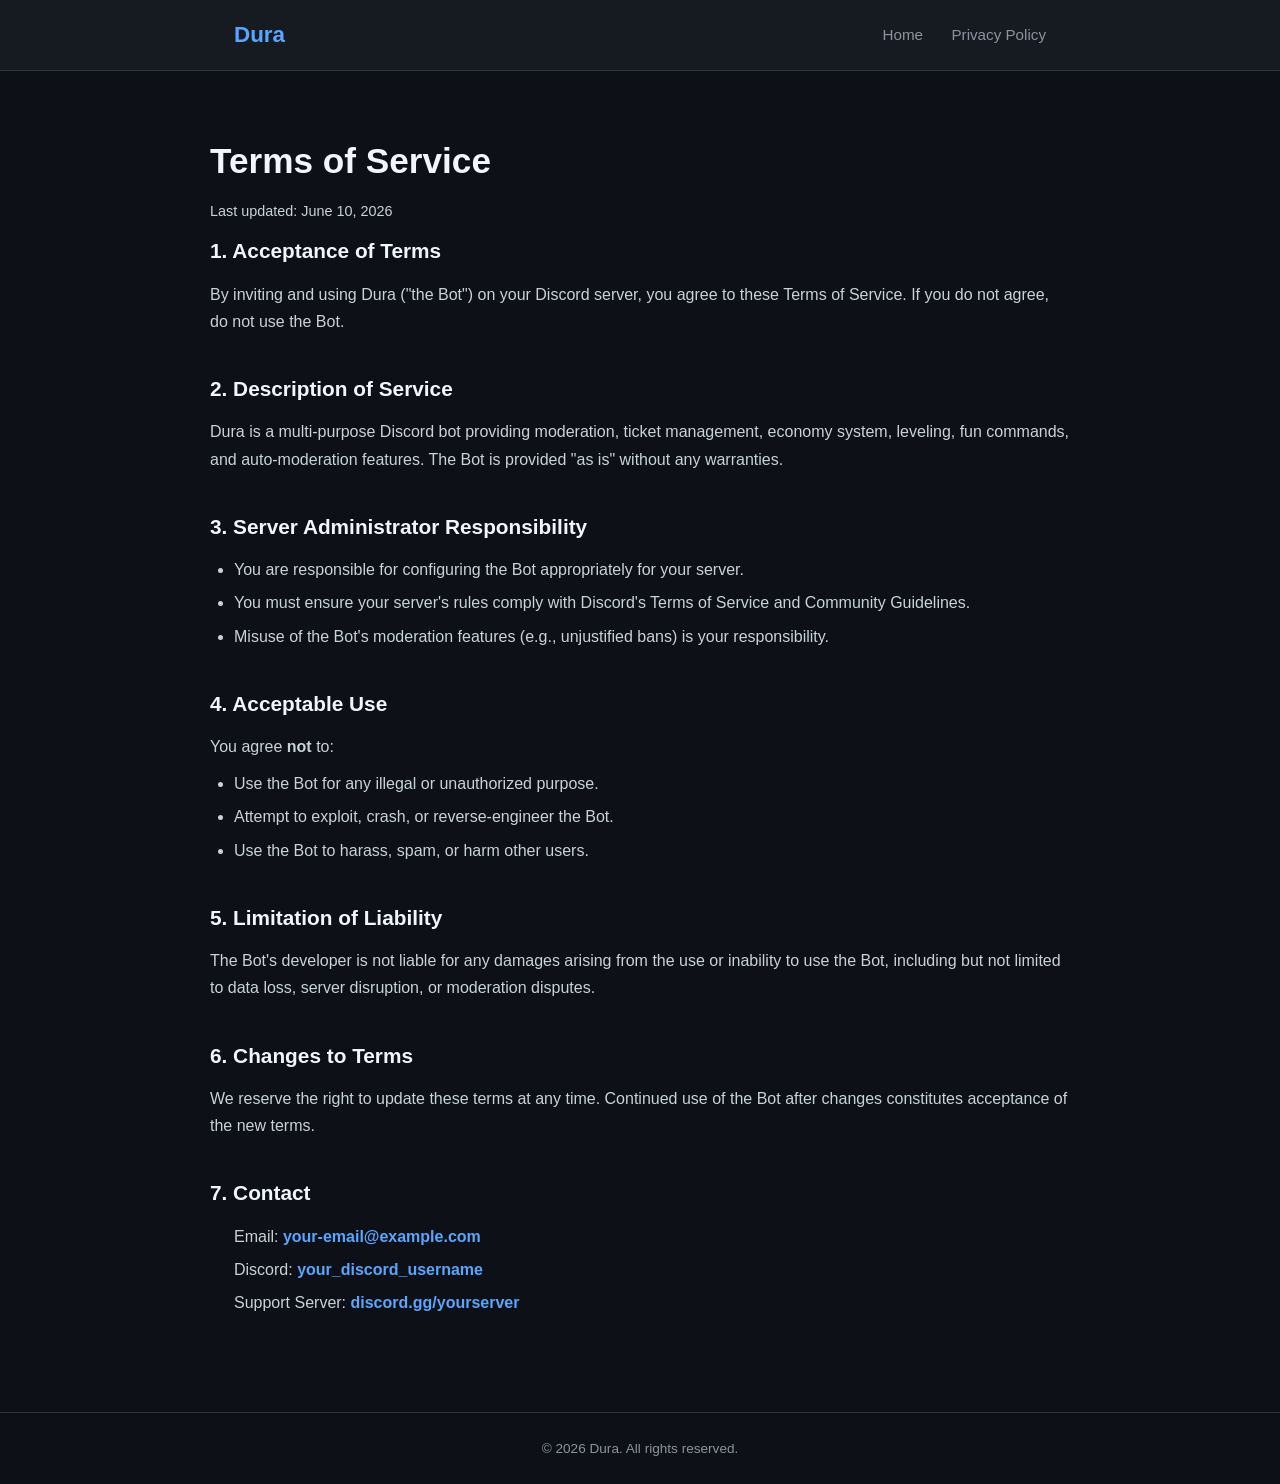
==== terms.html @ 8481c143 "Add files via upload" ====
<!DOCTYPE html>
<html lang="en">
<head>
  <meta charset="UTF-8">
  <meta name="viewport" content="width=device-width, initial-scale=1.0">
  <title>Terms of Service — Dura Bot</title>
  <link rel="stylesheet" href="style.css">
</head>
<body>
  <nav>
    <div class="container">
      <span class="logo">Dura</span>
      <div class="links">
        <a href="index.html">Home</a>
        <a href="privacy.html">Privacy Policy</a>
      </div>
    </div>
  </nav>

  <main class="container page">
    <h1>Terms of Service</h1>
    <p class="updated">Last updated: June 10, 2026</p>

    <section>
      <h2>1. Acceptance of Terms</h2>
      <p>By inviting and using Dura ("the Bot") on your Discord server, you agree to these Terms of Service. If you do not agree, do not use the Bot.</p>
    </section>

    <section>
      <h2>2. Description of Service</h2>
      <p>Dura is a multi-purpose Discord bot providing moderation, ticket management, economy system, leveling, fun commands, and auto-moderation features. The Bot is provided "as is" without any warranties.</p>
    </section>

    <section>
      <h2>3. Server Administrator Responsibility</h2>
      <ul>
        <li>You are responsible for configuring the Bot appropriately for your server.</li>
        <li>You must ensure your server's rules comply with Discord's Terms of Service and Community Guidelines.</li>
        <li>Misuse of the Bot's moderation features (e.g., unjustified bans) is your responsibility.</li>
      </ul>
    </section>

    <section>
      <h2>4. Acceptable Use</h2>
      <p>You agree <strong>not</strong> to:</p>
      <ul>
        <li>Use the Bot for any illegal or unauthorized purpose.</li>
        <li>Attempt to exploit, crash, or reverse-engineer the Bot.</li>
        <li>Use the Bot to harass, spam, or harm other users.</li>
      </ul>
    </section>

    <section>
      <h2>5. Limitation of Liability</h2>
      <p>The Bot's developer is not liable for any damages arising from the use or inability to use the Bot, including but not limited to data loss, server disruption, or moderation disputes.</p>
    </section>

    <section>
      <h2>6. Changes to Terms</h2>
      <p>We reserve the right to update these terms at any time. Continued use of the Bot after changes constitutes acceptance of the new terms.</p>
    </section>

    <section>
      <h2>7. Contact</h2>
      <ul class="contact">
        <li>Email: <strong>your-email@example.com</strong></li>
        <li>Discord: <strong>your_discord_username</strong></li>
        <li>Support Server: <strong>discord.gg/yourserver</strong></li>
      </ul>
    </section>
  </main>

  <footer>
    <div class="container">
      <p>&copy; 2026 Dura. All rights reserved.</p>
    </div>
  </footer>
</body>
</html>
---- style.css ----
* {
  margin: 0;
  padding: 0;
  box-sizing: border-box;
}

body {
  font-family: -apple-system, BlinkMacSystemFont, 'Segoe UI', Roboto, Oxygen, Ubuntu, sans-serif;
  background: #0d1117;
  color: #c9d1d9;
  line-height: 1.7;
  min-height: 100vh;
  display: flex;
  flex-direction: column;
}

.container {
  max-width: 860px;
  margin: 0 auto;
  padding: 0 24px;
}

/* Nav */
nav {
  background: #161b22;
  border-bottom: 1px solid #30363d;
  padding: 16px 0;
  position: sticky;
  top: 0;
  z-index: 10;
}
nav .container {
  display: flex;
  align-items: center;
  justify-content: space-between;
}
.logo {
  font-size: 1.4rem;
  font-weight: 700;
  color: #58a6ff;
}
.links a {
  color: #8b949e;
  text-decoration: none;
  margin-left: 24px;
  font-size: 0.95rem;
  transition: color 0.2s;
}
.links a:hover {
  color: #58a6ff;
}

/* Hero */
.hero {
  text-align: center;
  padding: 120px 0 80px;
}
.hero h1 {
  font-size: 3rem;
  color: #f0f6fc;
  margin-bottom: 16px;
}
.hero p {
  font-size: 1.2rem;
  color: #8b949e;
  max-width: 560px;
  margin: 0 auto 32px;
}

/* Buttons */
.cta {
  display: flex;
  gap: 16px;
  justify-content: center;
  flex-wrap: wrap;
}
.btn {
  display: inline-block;
  padding: 12px 28px;
  border-radius: 6px;
  font-size: 1rem;
  font-weight: 600;
  text-decoration: none;
  background: #238636;
  color: #fff;
  transition: background 0.2s;
}
.btn:hover {
  background: #2ea043;
}
.btn-outline {
  background: transparent;
  border: 1px solid #30363d;
  color: #c9d1d9;
}
.btn-outline:hover {
  border-color: #58a6ff;
  color: #58a6ff;
  background: transparent;
}

/* Pages */
.page {
  padding: 60px 0;
  flex: 1;
}
.page h1 {
  font-size: 2.2rem;
  color: #f0f6fc;
  margin-bottom: 8px;
}
.updated {
  color: #8b949e;
  font-size: 0.9rem;
  margin-bottom: 40px;
}

.page section {
  margin-bottom: 36px;
}
.page h2 {
  font-size: 1.3rem;
  color: #f0f6fc;
  margin-bottom: 12px;
}
.page p {
  color: #c9d1d9;
  margin-bottom: 10px;
}
.page ul {
  list-style: disc;
  padding-left: 24px;
  color: #c9d1d9;
}
.page ul li {
  margin-bottom: 6px;
}
.contact li {
  list-style: none;
  padding-left: 0;
  margin-bottom: 6px;
}
.contact strong {
  color: #58a6ff;
}

/* Footer */
footer {
  border-top: 1px solid #30363d;
  padding: 24px 0;
  text-align: center;
  color: #8b949e;
  font-size: 0.85rem;
  margin-top: auto;
}

/* Responsive */
@media (max-width: 600px) {
  .hero h1 { font-size: 2rem; }
  .hero p { font-size: 1rem; }
  .links a { margin-left: 12px; font-size: 0.85rem; }
}
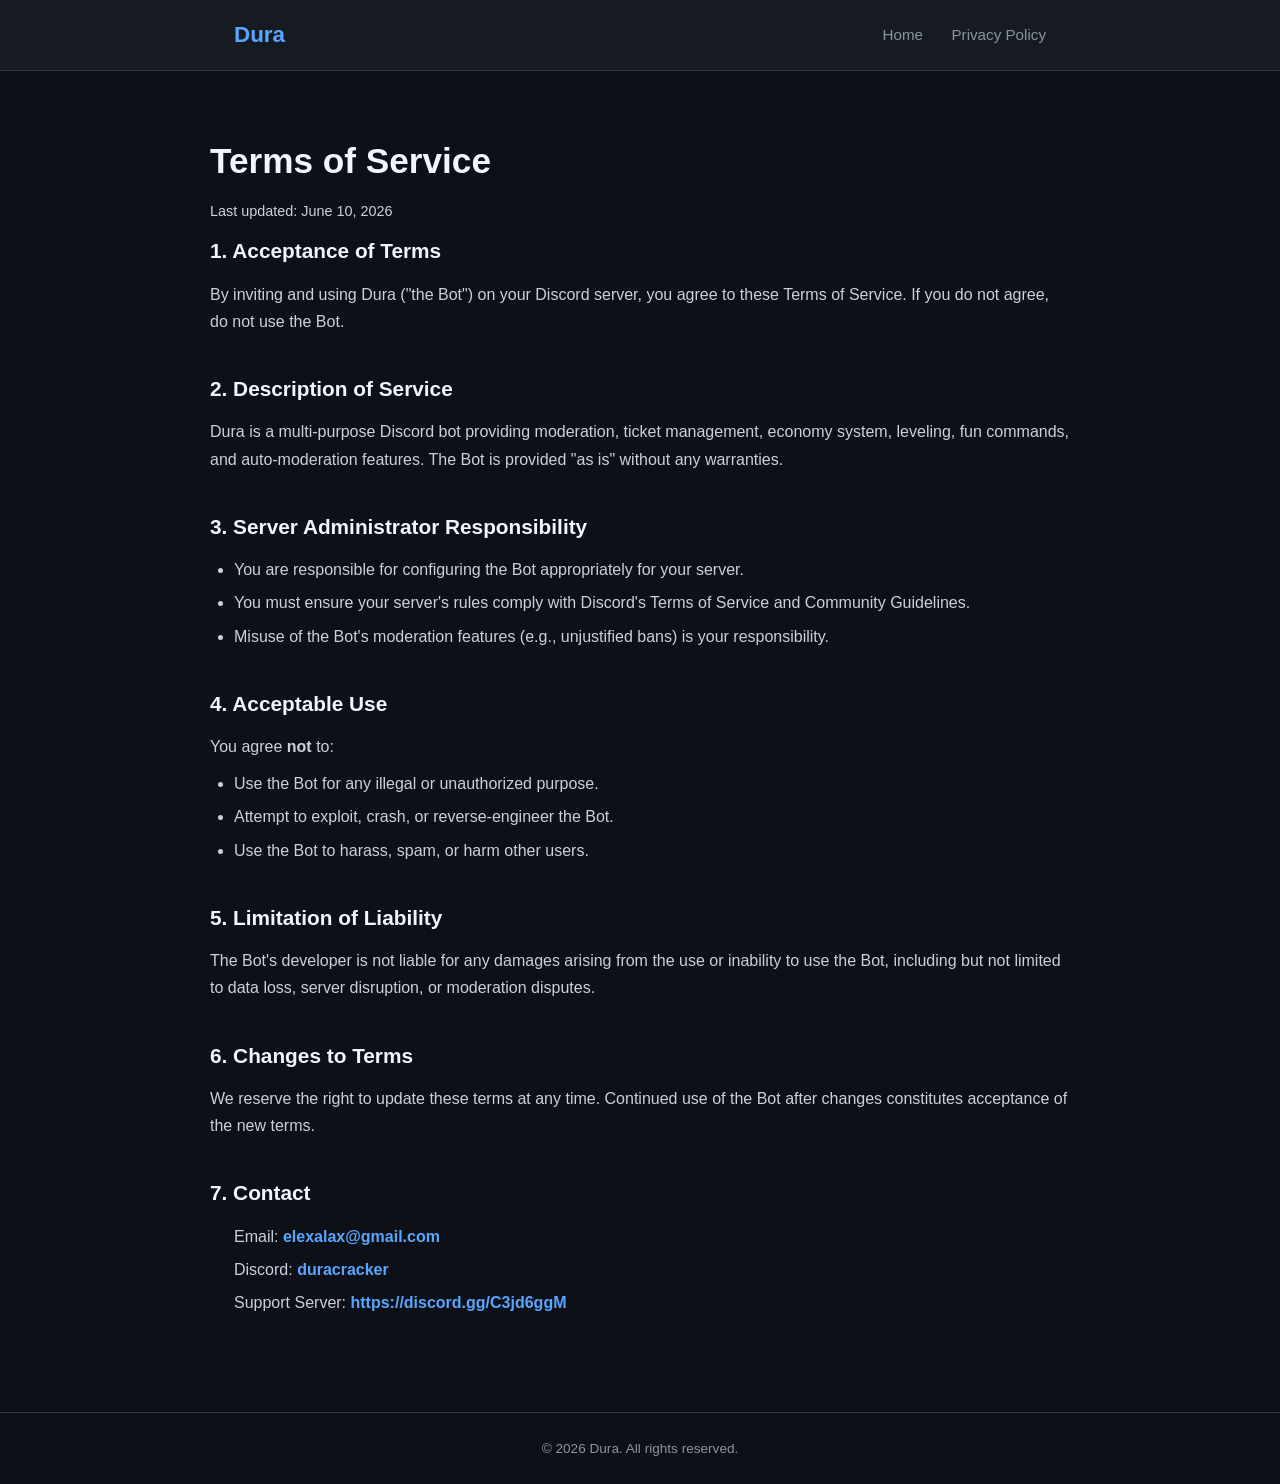
==== commit 39af283a: "Update terms.html" ====
--- a/terms.html
+++ b/terms.html
@@ -63,9 +63,9 @@
     <section>
       <h2>7. Contact</h2>
       <ul class="contact">
-        <li>Email: <strong>your-email@example.com</strong></li>
-        <li>Discord: <strong>your_discord_username</strong></li>
-        <li>Support Server: <strong>discord.gg/yourserver</strong></li>
+        <li>Email: <strong>elexalax@gmail.com</strong></li>
+        <li>Discord: <strong>duracracker</strong></li>
+        <li>Support Server: <strong>https://discord.gg/C3jd6ggM</strong></li>
       </ul>
     </section>
   </main>
